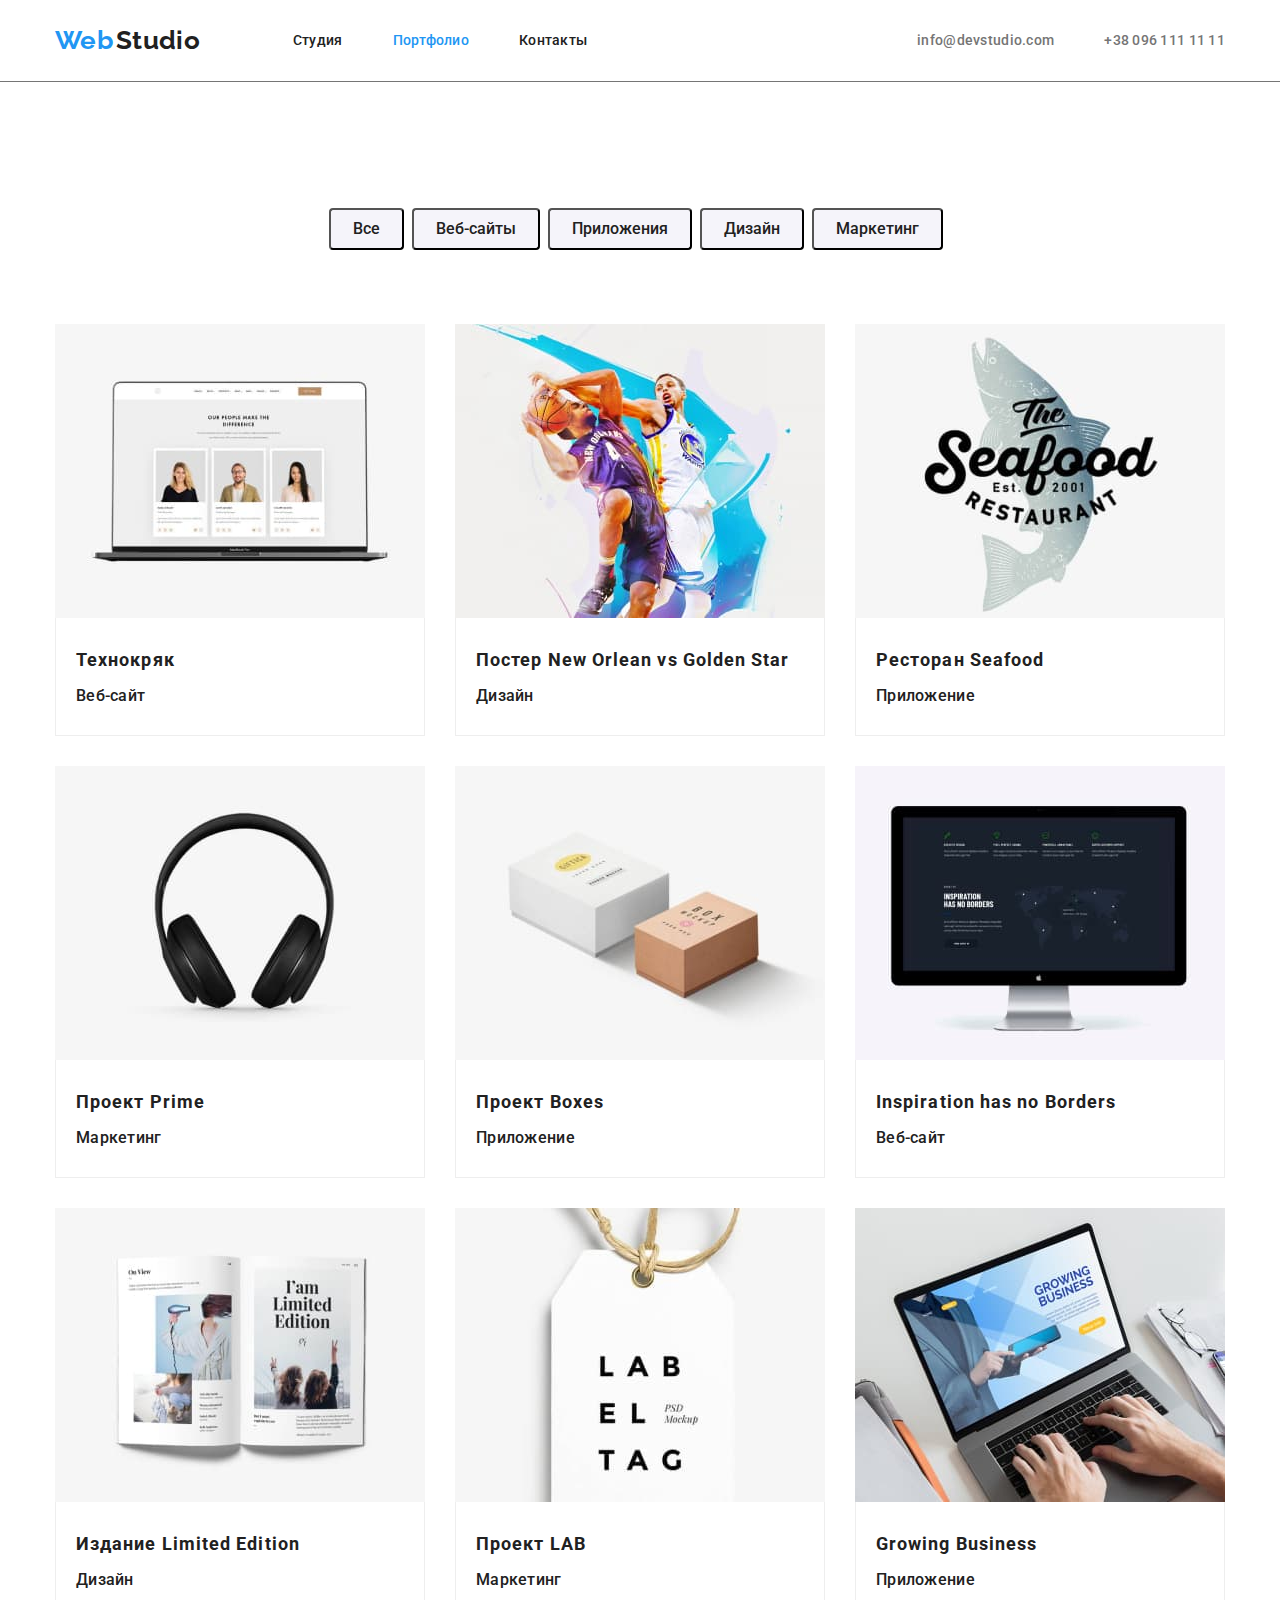
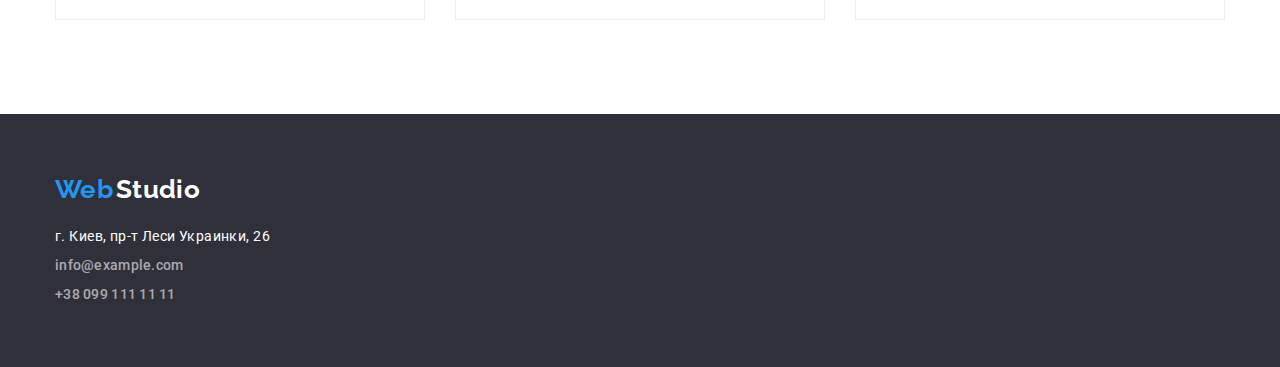
==== portfolio.html @ 92d21c51 "for hw-04" ====
<!DOCTYPE html>
<html lang="ru">
<head>
    <meta charset="UTF-8">
    <meta http-equiv="X-UA-Compatible" content="IE=edge">
    <meta name="viewport" content="width=device-width, initial-scale=1.0">
    <title>Document</title>
    <link rel="stylesheet" href="https://cdnjs.cloudflare.com/ajax/libs/modern-normalize/1.1.0/modern-normalize.min.css">
    <link rel="stylesheet" href="./css/style.css" />
    <link href="https://fonts.googleapis.com/css2?family=Raleway:wght@700&family=Roboto:wght@400;500;700;900&display=swap" rel="stylesheet">
</head>
<body>
     <!--верняя линия-->
     <header class="header ">
      <div class="container">
      <nav class="navigation">
        <a href="/" lang="en" class="nav-logo link"> 
          <span class="logo-accent">Web</span>
          <span class="logo-nav">Studio</span>
        </a>
  
        <ul class="nav-links">
          <li class="list"><a href="./index.html" class="link">Студия</a></li>
          <li class="list"><a href="" class="link-current link">Портфолио</a></li>
          <li class="list"><a href="" class="link">Контакты</a></li>
        </ul>
      </nav>
      <ul class="nav-contacts">
        <li class="list"><a href="mailto:info@devstudio.com" class="nav-mail link">info@devstudio.com</a></li>
        <li class="list"><a href="tel:+380961111111" class="nav-phone link">+38 096 111 11 11</a></li>
      </ul>
    </div>
    </header>


  <main>
    <section class="section">
    <!-- Фильтры -->
          <div class="filter-title container">
<h1 class="filter-titles">Фильтры отбора</h1>
<ul class="buttons">
<li class="list"><button type="button" class="button-filter">Все</button></li>
<li class="list"><button type="button" class="button-filter">Веб-сайты</button></li>
<li class="list"><button type="button" class="button-filter">Приложения</button></li>
<li class="list"><button type="button" class="button-filter">Дизайн</button></li>
<li class="list"><button type="button" class="button-filter">Маркетинг</button></li>

</ul>
</div>

       <!-- Портфолио работ -->
          <div class="portfolio container">
        <h2 class="portfolio-title">Портфолио работ</h2>
<ul class="portfolio-items">
<li class="list"> <a href="" class="link"> <img
    src="./images/img-project1.jpg"
    alt="Веб-сайт компании Технокряк"
    width="370" class="portfolio-img"
  />
  <div class="portfolio-content">
  <h3 class="portfolio-caption">Технокряк</h3>
  <p class="portfolio-text">Веб-сайт</p>
</div>
</a>
</li>
<li class="list"> <a href="" class="link"> <img
    src="./images/img-project2.jpg"
    alt="Дизайн постера"
    width="370" class="portfolio-img"
  />
  <div class="portfolio-content">
  <h3 class="portfolio-caption">Постер New Orlean vs Golden Star</h3>
  <p class="portfolio-text">Дизайн</p>
</div>
</a>
</li>
<li class="list"> <a href="" class="link"><img
    src="./images/img-project3.jpg"
    alt="Приложение для ресторана"
    width="370" class="portfolio-img"
  />
  <div class="portfolio-content">
  <h3 class="portfolio-caption">Ресторан Seafood</h3>
  <p class="portfolio-text">Приложение</p>
</div>
</a>
</li>
<li class="list"> <a href="" class="link"><img
    src="./images/img-project4.jpg"
    alt="Маркетинговые стратегии"
    width="370" class="portfolio-img"
  />
  <div class="portfolio-content">
  <h3 class="portfolio-caption">Проект Prime</h3>
  <p class="portfolio-text">Маркетинг</p>
</div>
</a>
</li>
<li class="list"> <a href="" class="link"><img
    src="./images/img-project5.jpg"
    alt="Логотип приложения"
    width="370" class="portfolio-img"
  />
  <div class="portfolio-content">
  <h3 class="portfolio-caption">Проект Boxes</h3>
  <p class="portfolio-text">Приложение</p>
</div>
</a>
</li>
<li class="list"> <a href="" class="link"><img
    src="./images/img-project6.jpg"
    alt="Дизайн веб-сайта"
    width="370" class="portfolio-img"
  />
  <div class="portfolio-content">
  <h3 lang=en class="portfolio-caption">Inspiration has no Borders</h3>
  <p class="portfolio-text">Веб-сайт</p>
</div>
</a>
</li>
<li class="list"> <a href="" class="link"><img
    src="./images/img-project7.jpg"
    alt="Дизайн для печатного издания"
    width="370" class="portfolio-img"
  />
  <div class="portfolio-content">
  <h3 class="portfolio-caption">Издание Limited Edition</h3>
  <p class="portfolio-text">Дизайн</p>
</div>
</a>
</li>
<li class="list"> <a href="" class="link"><img
    src="./images/img-project8.jpg"
    alt="Дизайн проекта LAB"
    width="370" class="portfolio-img"
  />
  <div class="portfolio-content">
  <h3 class="portfolio-caption">Проект LAB</h3>
  <p class="portfolio-text">Маркетинг</p>
</div>
</a>
</li>
<li class="list"> <a href="" class="link"><img
    src="./images/img-project9.jpg"
    alt="Дизайн приложения "
    width="370"  class="portfolio-img"
  />
  <div class="portfolio-content">
  <h3 lang=en class="portfolio-caption">Growing Business</h3>
  <p class="portfolio-text">Приложение</p>
</div>
</a>
</li>
</ul>
</div>
</section>

    </main>
   <!-- Футер -->
   <footer class="footer section">
    <div class="container">
    <a href="/" lang="en" class="footer-logo link">
      <span class="logo-accent">Web</span>
      <span class="logo-footer">Studio</span>
    </a>
    <address class="address-link">г. Киев, пр-т Леси Украинки, 26</address>

    <ul class="footer-list">
      <li class="list"><a href="mailto:info@example.com" class="footer-mail link">info@example.com</a></li>
      <li class="list"><a href="tel:+380991111111" class="footer-phone link">+38 099 111 11 11</a></li>
    </ul>
  </div>
  </footer>
</body>
</html>
---- css/style.css ----
:root {
    --primary-text-color: #757575;
    --title-text-color: #212121;
    --accent-color:#2196F3;
    --primary-white-color: #ffffff;
    --footer-contact-color: rgba(255, 255, 255, 0.6)
  }
  
  body {
    background-color: var(--primary-white-color);
    color: var(--primary-text-color);
    font-family: Roboto, sans-serif;
    letter-spacing: 0.03em;
    font-weight: 400;
    font-size: 14px;
   /* line-height: 1.67; */
  }

  .container {
    margin-left: auto;
    margin-right: auto;
    width: 1200px;
    padding-left: 15px;
    padding-right: 15px;

   
    /*background-color: green;*/
  }

  .section{
    padding-top: 94px;
    padding-bottom: 94px;
  }
  
  h1,h2,h3,p {
      margin: 0;
  }

  ul{
    padding: 0;
    margin: 0;   
 }
 
.list{
    list-style: none;
    padding: 0;
    margin: 0;
    
}

/* верняя линия */
/*Лого*/
.header{
 border-bottom-width: 1px;
  border-bottom-style: solid;
  border-bottom-color: var(--primary-text-color);
}
.navigation{
    
    align-items: center;
}


.nav-logo:hover,
.nav-logo:focus,
.link:hover,
.link:focus{
 color: var(--accent-color);
 
}

.logo-accent,
.logo-nav,
.logo-footer {
    font-family: Raleway, sans-serif;
    font-weight: 700;
    font-size: 26px;
    line-height: 1.19;
}
.logo-accent {
    color: var(--accent-color);
}
.nav-logo {
    color: #000000

}

.link {
  color: var(--title-text-color) 
}
.link-current {
    color: var(--accent-color);
}
.nav-mail,
.nav-phone {
    color: #757575;
}

.link,
.nav-mail,
.nav-phone {
    font-weight: 500;
    font-size: 14px;
    line-height: 1.14;
    letter-spacing: 0.02em;
 /*text-decoration: none; */

}

.header .container,
.navigation,
.nav-links,
.nav-contacts{
    display: flex;
    
}
.header .container{
    align-items: center;
    padding-top: 0;
    padding-bottom: 0;

}
.nav-links .list:not(:last-child){
    margin-right: 50px; 
}

.nav-links .list,
.nav-contacts .list{
    display: block;
}
.nav-links .list{
    padding-top: 32px;
    padding-bottom: 32px;
    }

 .nav-contacts .list + .list{
     margin-left: 50px;
 }   

.nav-links{
    margin-left: 93px;
}

.nav-contacts{
    margin-left: auto;
}
 /*Шапка */
 .hero .container{
    
    text-align: center;
 }
 .hero{
     padding-top: 200px;
     padding-bottom: 200px;
     background-color: #2F303A;
 }

.hero-text {
margin-top: 0;
margin-bottom: 30px;
font-weight: 900;
font-size: 44px;
line-height: 1.36;
text-align: center;
width: 696px;
margin-left: auto;
margin-right: auto;
letter-spacing: 0.06em;
text-transform: uppercase;

color: var(--primary-white-color);

}

.hero-button {
background-color: var(--accent-color);
box-shadow: 0px 4px 4px rgba(0, 0, 0, 0.15);
border-radius: 4px;
padding: 10px 32px;
min-width: 200px;


font-weight: 700;
font-size: 16px;
line-height: 1.88;

text-align: center;
letter-spacing: 0.06em;
color: var(--primary-white-color);
}

.hero-button:hover, 
.hero-button:focus{
    cursor: pointer;
}


/* Особенности */

.features-item,
.features-list{
    display:flex;
}



.features-name {
font-weight: 700;
font-size: 14px;
line-height: 1.14;
text-transform: uppercase;
color: var(--title-text-color);

margin-top: 0;
margin-bottom: 10px;
}

.features-text{
line-height: 1.71;
margin: 0;
}

.features-list .list + .list{
margin-left: 30px;
}

/* Чем мы занимаемся */
.business{
    padding-top: 0;
    }

.business-title{
font-weight: 700;
font-size: 36px;
line-height: 42px;
text-align: center;
letter-spacing: 0.03em;

color: var(--title-text-color);

margin-top: 0;
margin-bottom: 50px;
}
 img {
    display: block;
    max-width: 100%;
    height: auto;
    }
.business-list{
    display: flex;
   padding:0 15px;
}

.business-list .list{
    margin-right: 30px;
}
.business-list .list:nth-child(3n){
    margin-right: 0;
}

/* Наша команда */


.team .container {
    background-color: #F5F4FA;
}

.team-title {
    font-weight: 700;
    font-size: 36px;
    line-height: 1.7;
    text-align: center;
    color: var(--title-text-color);
    margin-top: 0;
    margin-bottom: 50px;
    /*padding-top: 94px;*/
    min-width: 264px;
 }

.team-item{
    display: flex;
}
.team-description{
    margin-top: 30px;
    margin-bottom: 30px;
}

.team-item .list + .list{
    margin-left: 30px;
}
    .team-name{
    font-weight: 500;
    font-size: 16px;
    line-height: 1.19;  
    text-align: center;
    color: var(--title-text-color);

    margin-bottom: 10px;
    margin-top: 0;
}

.team-occupation {
font-size: 16px;
line-height: 1.9;
text-align: center;
margin-bottom: 0;
margin-top: 0;
}

/* Футер */



.footer{
    line-height: 1.71;
    color: var(--primary-white-color);
    background-color: #2F303A;
    padding-top: 60px;
    padding-bottom: 60px;
}
.address-link{
    font-style: normal;
    margin-bottom: 9px;
}
a.footer-list{
    color: rgba(255, 255, 255, 0.6);

}

a.footer-mail,
.address-link{
    display: block;
    margin-bottom: 9px;
}
.footer-logo{
    display: block;
    margin-bottom: 20px;
}
.footer-mail,
.footer-phone
{ color: var(--footer-contact-color);
 /*text-decoration: none;*/

}

.footer-mail:hover,
.footer-phone:hover,
.footer-mail:focus,
.footer-phone:focus{
color: var(--accent-color);
}

.logo-footer{
color: var(--primary-white-color);
}

.link{
    text-decoration: none;
}


/* Порфолио */
/* Фильтры */
.button-filter{
font-family: Roboto;
background-color: #F5F4FA;
color: var(--title-text-color);
border-radius: 4px;
padding: 6px 22px;
margin-right: 8px;
font-weight: 500;
font-size: 16px;
line-height: 1.62;
text-align: center;
;
}

.buttons{
    display: flex;  
    justify-content: center
}

.button-filter:focus,
.button-filter:hover{
    background-color: var(--accent-color);
    color: var(--primary-white-color);
    cursor: pointer;
}
.business .container {
    padding: 0;
}
/* Портфолио работ */

.filter-title {
      
    padding-bottom: 50px ;
}

.portfolio-items{
    display:flex;
    flex-wrap: wrap;
  
}
.portfolio-items .list{
    margin-right: 30px;
    margin-bottom: 30px;
    width: 370px;
}
.portfolio-items .list:nth-child(3n){
    margin-right: 0;
}
.portfolio-items .list:nth-last-child(-n+3){
    margin-bottom: 0;
}

.portfolio-img{
    margin-bottom: 0;
}
.portfolio-caption{
    color: var(--title-text-color);
    font-weight: 700;
    font-size: 18px;
    line-height: 2;
    letter-spacing: 0.06em;

    margin-bottom: 3px;
 }
.portfolio-text{
    font-size: 16px;
    line-height: 1.88;

       }

.portfolio .container{
    padding-top: 0;
 
    margin-top: 0;
 
}
.portfolio {
    padding-top: 0;
}

.portfolio-content{
background: var(--primary-white-color);
box-sizing: border-box;


  border-right-width: 1px;
  border-right-style: solid;
  border-right-color: #EEEEEE;

  /* Установит стили нинжней рамки */
  border-bottom-width: 1px;
  border-bottom-style: solid;
  border-bottom-color:#EEEEEE;

  /* Установит стили левой рамки */
  border-left-width: 1px;
  border-left-style: solid;
  border-left-color: #EEEEEE;

padding:24px 20px;
}

/*скрытие h*/
.portfolio-title,
.filter-titles,
.features-title{
    visibility: hidden;
}
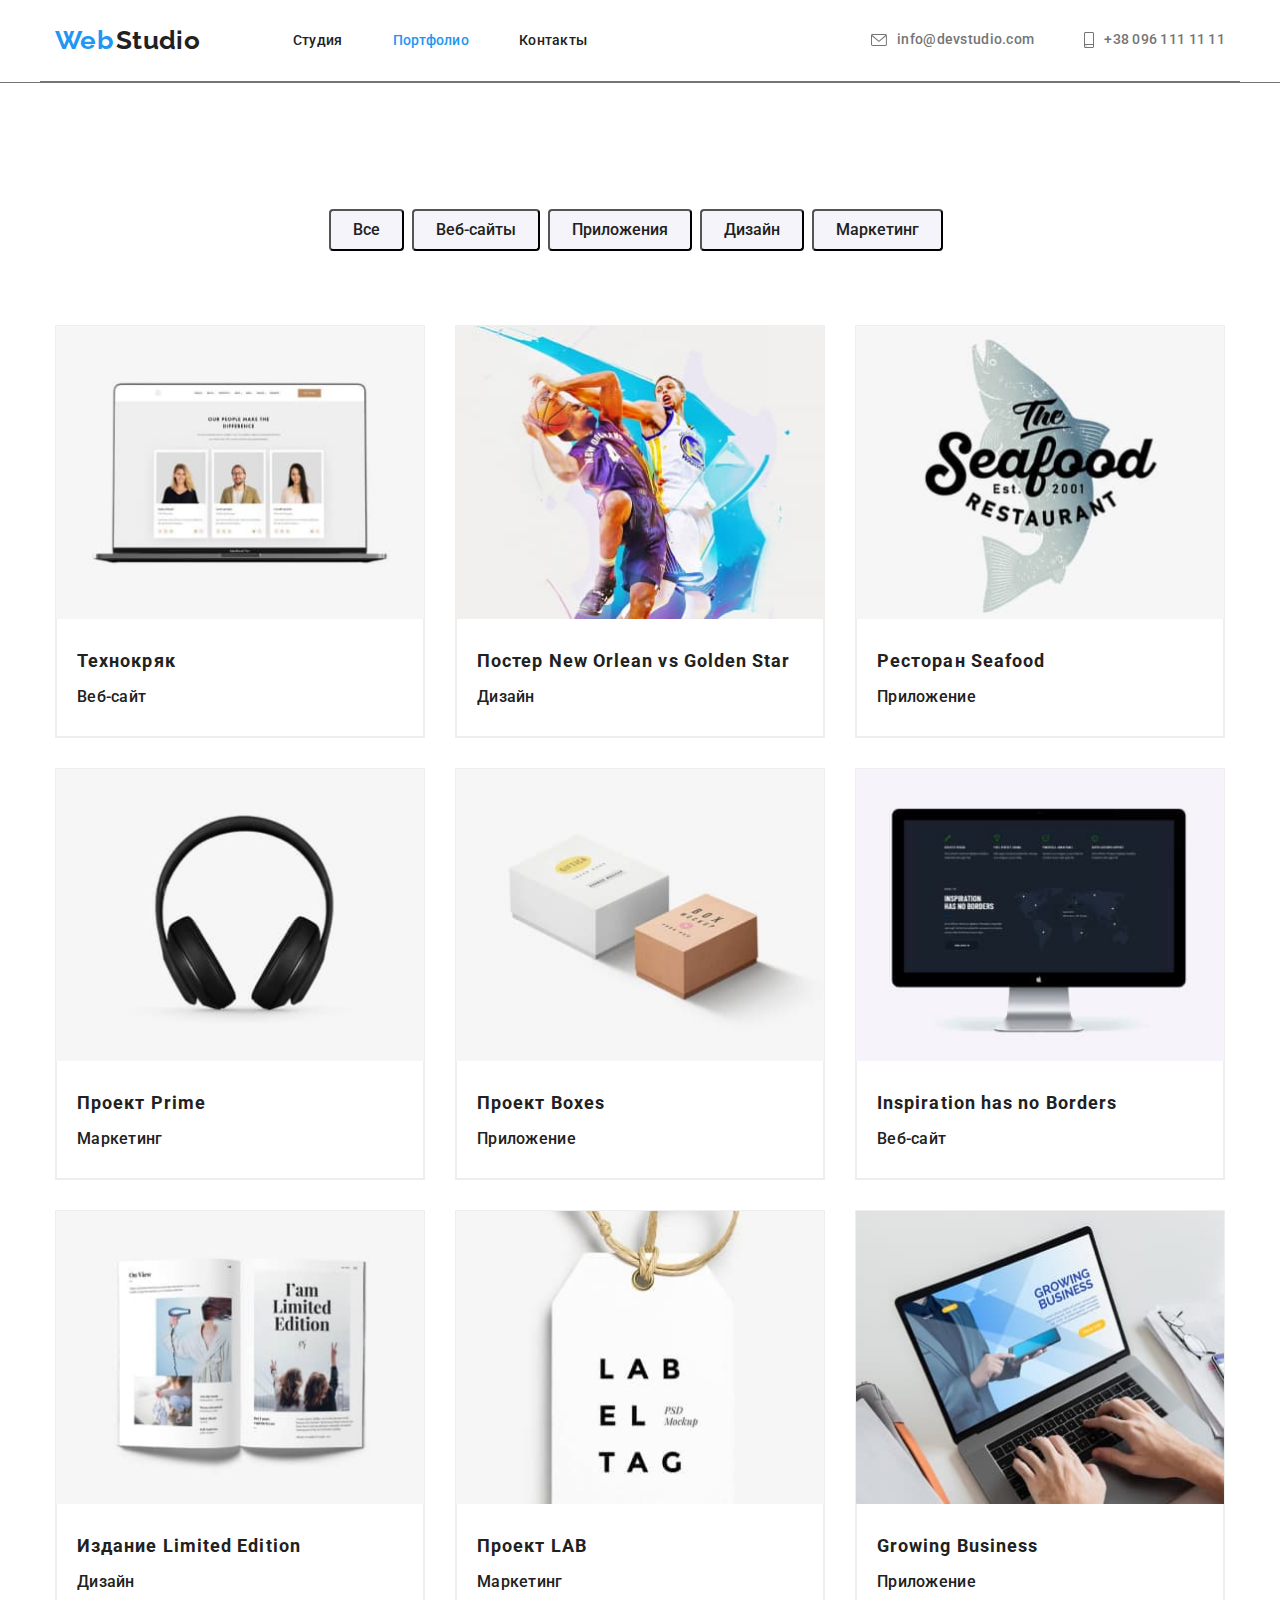
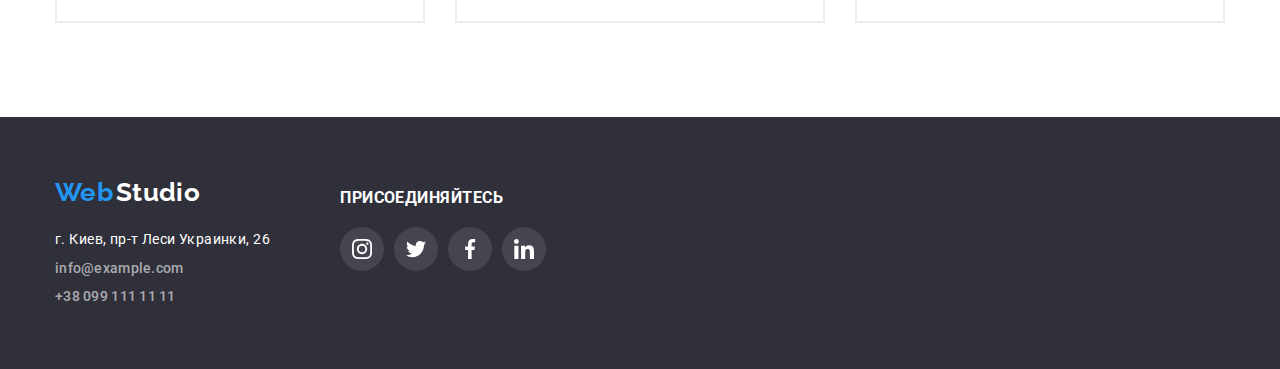
==== commit bf094381: "HT4" ====
--- a/portfolio.html
+++ b/portfolio.html
@@ -1,175 +1,275 @@
 <!DOCTYPE html>
 <html lang="ru">
-<head>
-    <meta charset="UTF-8">
-    <meta http-equiv="X-UA-Compatible" content="IE=edge">
-    <meta name="viewport" content="width=device-width, initial-scale=1.0">
+  <head>
+    <meta charset="UTF-8" />
+    <meta http-equiv="X-UA-Compatible" content="IE=edge" />
+    <meta name="viewport" content="width=device-width, initial-scale=1.0" />
     <title>Document</title>
-    <link rel="stylesheet" href="https://cdnjs.cloudflare.com/ajax/libs/modern-normalize/1.1.0/modern-normalize.min.css">
+    <link
+      rel="stylesheet"
+      href="https://cdnjs.cloudflare.com/ajax/libs/modern-normalize/1.1.0/modern-normalize.min.css"
+    />
     <link rel="stylesheet" href="./css/style.css" />
-    <link href="https://fonts.googleapis.com/css2?family=Raleway:wght@700&family=Roboto:wght@400;500;700;900&display=swap" rel="stylesheet">
-</head>
-<body>
-     <!--верняя линия-->
-     <header class="header ">
+    <link
+      href="https://fonts.googleapis.com/css2?family=Raleway:wght@700&family=Roboto:wght@400;500;700;900&display=swap"
+      rel="stylesheet"
+    />
+  </head>
+  <body>
+    <!--верняя линия-->
+    <header class="header">
+      <div class="container header">
+        <nav class="navigation">
+          <a href="/" lang="en" class="nav-logo link">
+            <span class="logo-accent">Web</span>
+            <span class="logo-nav">Studio</span>
+          </a>
+
+          <ul class="nav-links">
+            <li class="list"><a href="./index.html" class="link">Студия</a></li>
+            <li class="list">
+              <a href="" class="link-current link">Портфолио</a>
+            </li>
+            <li class="list"><a href="" class="link">Контакты</a></li>
+          </ul>
+        </nav>
+        <ul class="nav-contacts">
+          <li class="list">
+            <a href="mailto:info@devstudio.com" class="nav-mail link">
+              <svg class="envelope-logo" width="16" height="12">
+                <use href="./images/symbol-defs.svg#envelope"></use></svg>info@devstudio.com</a>
+          </li>
+          <li class="list">
+            <a href="tel:+380961111111" class="nav-phone link">
+              <svg class="smartphone-logo" width="10" height="16">
+                <use href="./images/symbol-defs.svg#smartphone"></use></svg>+38 096 111 11 11</a>
+          </li>
+        </ul>
+      </div>
+    </header>
+
+    <main>
+      <section class="section">
+        <!-- Фильтры -->
+        <div class="filter-title container">
+          <h1 class="filter-titles">Фильтры отбора</h1>
+          <ul class="buttons">
+            <li class="list">
+              <button type="button" class="button-filter">Все</button>
+            </li>
+            <li class="list">
+              <button type="button" class="button-filter">Веб-сайты</button>
+            </li>
+            <li class="list">
+              <button type="button" class="button-filter">Приложения</button>
+            </li>
+            <li class="list">
+              <button type="button" class="button-filter">Дизайн</button>
+            </li>
+            <li class="list">
+              <button type="button" class="button-filter">Маркетинг</button>
+            </li>
+          </ul>
+        </div>
+
+        <!-- Портфолио работ -->
+        <div class="portfolio container">
+          <h2 class="portfolio-title">Портфолио работ</h2>
+          <ul class="portfolio-items">
+            <li class="list">
+              <a href="" class="link">
+                <img
+                  src="./images/img-project1.jpg"
+                  alt="Веб-сайт компании Технокряк"
+                  width="370"
+                  class="portfolio-img"
+                />
+                <div class="portfolio-content">
+                  <h3 class="portfolio-caption">Технокряк</h3>
+                  <p class="portfolio-text">Веб-сайт</p>
+                </div>
+              </a>
+            </li>
+            <li class="list">
+              <a href="" class="link">
+                <img
+                  src="./images/img-project2.jpg"
+                  alt="Дизайн постера"
+                  width="370"
+                  class="portfolio-img"
+                />
+                <div class="portfolio-content">
+                  <h3 class="portfolio-caption">
+                    Постер New Orlean vs Golden Star
+                  </h3>
+                  <p class="portfolio-text">Дизайн</p>
+                </div>
+              </a>
+            </li>
+            <li class="list">
+              <a href="" class="link"
+                ><img
+                  src="./images/img-project3.jpg"
+                  alt="Приложение для ресторана"
+                  width="370"
+                  class="portfolio-img"
+                />
+                <div class="portfolio-content">
+                  <h3 class="portfolio-caption">Ресторан Seafood</h3>
+                  <p class="portfolio-text">Приложение</p>
+                </div>
+              </a>
+            </li>
+            <li class="list">
+              <a href="" class="link"
+                ><img
+                  src="./images/img-project4.jpg"
+                  alt="Маркетинговые стратегии"
+                  width="370"
+                  class="portfolio-img"
+                />
+                <div class="portfolio-content">
+                  <h3 class="portfolio-caption">Проект Prime</h3>
+                  <p class="portfolio-text">Маркетинг</p>
+                </div>
+              </a>
+            </li>
+            <li class="list">
+              <a href="" class="link"
+                ><img
+                  src="./images/img-project5.jpg"
+                  alt="Логотип приложения"
+                  width="370"
+                  class="portfolio-img"
+                />
+                <div class="portfolio-content">
+                  <h3 class="portfolio-caption">Проект Boxes</h3>
+                  <p class="portfolio-text">Приложение</p>
+                </div>
+              </a>
+            </li>
+            <li class="list">
+              <a href="" class="link"
+                ><img
+                  src="./images/img-project6.jpg"
+                  alt="Дизайн веб-сайта"
+                  width="370"
+                  class="portfolio-img"
+                />
+                <div class="portfolio-content">
+                  <h3 lang="en" class="portfolio-caption">
+                    Inspiration has no Borders
+                  </h3>
+                  <p class="portfolio-text">Веб-сайт</p>
+                </div>
+              </a>
+            </li>
+            <li class="list">
+              <a href="" class="link"
+                ><img
+                  src="./images/img-project7.jpg"
+                  alt="Дизайн для печатного издания"
+                  width="370"
+                  class="portfolio-img"
+                />
+                <div class="portfolio-content">
+                  <h3 class="portfolio-caption">Издание Limited Edition</h3>
+                  <p class="portfolio-text">Дизайн</p>
+                </div>
+              </a>
+            </li>
+            <li class="list">
+              <a href="" class="link"
+                ><img
+                  src="./images/img-project8.jpg"
+                  alt="Дизайн проекта LAB"
+                  width="370"
+                  class="portfolio-img"
+                />
+                <div class="portfolio-content">
+                  <h3 class="portfolio-caption">Проект LAB</h3>
+                  <p class="portfolio-text">Маркетинг</p>
+                </div>
+              </a>
+            </li>
+            <li class="list">
+              <a href="" class="link"
+                ><img
+                  src="./images/img-project9.jpg"
+                  alt="Дизайн приложения "
+                  width="370"
+                  class="portfolio-img"
+                />
+                <div class="portfolio-content">
+                  <h3 lang="en" class="portfolio-caption">Growing Business</h3>
+                  <p class="portfolio-text">Приложение</p>
+                </div>
+              </a>
+            </li>
+          </ul>
+        </div>
+      </section>
+    </main>
+    <!-- Футер -->
+    <footer class="footer section">
       <div class="container">
-      <nav class="navigation">
-        <a href="/" lang="en" class="nav-logo link"> 
-          <span class="logo-accent">Web</span>
-          <span class="logo-nav">Studio</span>
-        </a>
-  
-        <ul class="nav-links">
-          <li class="list"><a href="./index.html" class="link">Студия</a></li>
-          <li class="list"><a href="" class="link-current link">Портфолио</a></li>
-          <li class="list"><a href="" class="link">Контакты</a></li>
-        </ul>
-      </nav>
-      <ul class="nav-contacts">
-        <li class="list"><a href="mailto:info@devstudio.com" class="nav-mail link">info@devstudio.com</a></li>
-        <li class="list"><a href="tel:+380961111111" class="nav-phone link">+38 096 111 11 11</a></li>
-      </ul>
-    </div>
-    </header>
-
-
-  <main>
-    <section class="section">
-    <!-- Фильтры -->
-          <div class="filter-title container">
-<h1 class="filter-titles">Фильтры отбора</h1>
-<ul class="buttons">
-<li class="list"><button type="button" class="button-filter">Все</button></li>
-<li class="list"><button type="button" class="button-filter">Веб-сайты</button></li>
-<li class="list"><button type="button" class="button-filter">Приложения</button></li>
-<li class="list"><button type="button" class="button-filter">Дизайн</button></li>
-<li class="list"><button type="button" class="button-filter">Маркетинг</button></li>
-
-</ul>
-</div>
-
-       <!-- Портфолио работ -->
-          <div class="portfolio container">
-        <h2 class="portfolio-title">Портфолио работ</h2>
-<ul class="portfolio-items">
-<li class="list"> <a href="" class="link"> <img
-    src="./images/img-project1.jpg"
-    alt="Веб-сайт компании Технокряк"
-    width="370" class="portfolio-img"
-  />
-  <div class="portfolio-content">
-  <h3 class="portfolio-caption">Технокряк</h3>
-  <p class="portfolio-text">Веб-сайт</p>
-</div>
-</a>
-</li>
-<li class="list"> <a href="" class="link"> <img
-    src="./images/img-project2.jpg"
-    alt="Дизайн постера"
-    width="370" class="portfolio-img"
-  />
-  <div class="portfolio-content">
-  <h3 class="portfolio-caption">Постер New Orlean vs Golden Star</h3>
-  <p class="portfolio-text">Дизайн</p>
-</div>
-</a>
-</li>
-<li class="list"> <a href="" class="link"><img
-    src="./images/img-project3.jpg"
-    alt="Приложение для ресторана"
-    width="370" class="portfolio-img"
-  />
-  <div class="portfolio-content">
-  <h3 class="portfolio-caption">Ресторан Seafood</h3>
-  <p class="portfolio-text">Приложение</p>
-</div>
-</a>
-</li>
-<li class="list"> <a href="" class="link"><img
-    src="./images/img-project4.jpg"
-    alt="Маркетинговые стратегии"
-    width="370" class="portfolio-img"
-  />
-  <div class="portfolio-content">
-  <h3 class="portfolio-caption">Проект Prime</h3>
-  <p class="portfolio-text">Маркетинг</p>
-</div>
-</a>
-</li>
-<li class="list"> <a href="" class="link"><img
-    src="./images/img-project5.jpg"
-    alt="Логотип приложения"
-    width="370" class="portfolio-img"
-  />
-  <div class="portfolio-content">
-  <h3 class="portfolio-caption">Проект Boxes</h3>
-  <p class="portfolio-text">Приложение</p>
-</div>
-</a>
-</li>
-<li class="list"> <a href="" class="link"><img
-    src="./images/img-project6.jpg"
-    alt="Дизайн веб-сайта"
-    width="370" class="portfolio-img"
-  />
-  <div class="portfolio-content">
-  <h3 lang=en class="portfolio-caption">Inspiration has no Borders</h3>
-  <p class="portfolio-text">Веб-сайт</p>
-</div>
-</a>
-</li>
-<li class="list"> <a href="" class="link"><img
-    src="./images/img-project7.jpg"
-    alt="Дизайн для печатного издания"
-    width="370" class="portfolio-img"
-  />
-  <div class="portfolio-content">
-  <h3 class="portfolio-caption">Издание Limited Edition</h3>
-  <p class="portfolio-text">Дизайн</p>
-</div>
-</a>
-</li>
-<li class="list"> <a href="" class="link"><img
-    src="./images/img-project8.jpg"
-    alt="Дизайн проекта LAB"
-    width="370" class="portfolio-img"
-  />
-  <div class="portfolio-content">
-  <h3 class="portfolio-caption">Проект LAB</h3>
-  <p class="portfolio-text">Маркетинг</p>
-</div>
-</a>
-</li>
-<li class="list"> <a href="" class="link"><img
-    src="./images/img-project9.jpg"
-    alt="Дизайн приложения "
-    width="370"  class="portfolio-img"
-  />
-  <div class="portfolio-content">
-  <h3 lang=en class="portfolio-caption">Growing Business</h3>
-  <p class="portfolio-text">Приложение</p>
-</div>
-</a>
-</li>
-</ul>
-</div>
-</section>
-
-    </main>
-   <!-- Футер -->
-   <footer class="footer section">
-    <div class="container">
-    <a href="/" lang="en" class="footer-logo link">
-      <span class="logo-accent">Web</span>
-      <span class="logo-footer">Studio</span>
-    </a>
-    <address class="address-link">г. Киев, пр-т Леси Украинки, 26</address>
-
-    <ul class="footer-list">
-      <li class="list"><a href="mailto:info@example.com" class="footer-mail link">info@example.com</a></li>
-      <li class="list"><a href="tel:+380991111111" class="footer-phone link">+38 099 111 11 11</a></li>
-    </ul>
-  </div>
-  </footer>
-</body>
-</html>+        <div>
+          <a href="/" lang="en" class="footer-logo link">
+            <span class="logo-accent">Web</span>
+            <span class="logo-footer">Studio</span>
+          </a>
+          <address class="address-link">
+            г. Киев, пр-т Леси Украинки, 26
+          </address>
+
+          <ul class="footer-list">
+            <li class="list">
+              <a href="mailto:info@example.com" class="footer-mail link"
+                >info@example.com</a
+              >
+            </li>
+            <li class="list">
+              <a href="tel:+380991111111" class="footer-phone link"
+                >+38 099 111 11 11</a
+              >
+            </li>
+          </ul>
+        </div>
+
+        <div class="footer-socials">
+          <h3 class="footer-slogan">присоединяйтесь</h3>
+          <ul class="socials">
+            <li class="footer-links list">
+              <a href="" class="social-item">
+                <svg class="social-link" width="20" height="20">
+                  <use href="./images/symbol-defs.svg#instagram"></use>
+                </svg>
+              </a>
+            </li>
+            <li class="footer-links list">
+              <a href="" class="social-item">
+                <svg class="social-link" width="20" height="20">
+                  <use href="./images/symbol-defs.svg#twitter"></use>
+                </svg>
+              </a>
+            </li>
+            <li class="footer-links list">
+              <a href="" class="social-item">
+                <svg class="social-link" width="20" height="20">
+                  <use href="./images/symbol-defs.svg#facebook"></use>
+                </svg>
+              </a>
+            </li>
+            <li class="footer-links list">
+              <a href="" class="social-item">
+                <svg class="social-link" width="20" height="20">
+                  <use href="./images/symbol-defs.svg#linkedin"></use>
+                </svg>
+              </a>
+            </li>
+          </ul>
+        </div>
+      </div>
+    </footer>
+  </body>
+</html>
--- a/css/style.css
+++ b/css/style.css
@@ -1,9 +1,9 @@
 :root {
     --primary-text-color: #757575;
     --title-text-color: #212121;
-    --accent-color:#2196F3;
+    --accent-color: #2196f3;
     --primary-white-color: #ffffff;
-    --footer-contact-color: rgba(255, 255, 255, 0.6)
+    --footer-contact-color: rgba(255, 255, 255, 0.6);
   }
   
   body {
@@ -13,259 +13,314 @@
     letter-spacing: 0.03em;
     font-weight: 400;
     font-size: 14px;
-   /* line-height: 1.67; */
-  }
-
+    /* line-height: 1.67; */
+  }
+  
   .container {
     margin-left: auto;
     margin-right: auto;
     width: 1200px;
     padding-left: 15px;
     padding-right: 15px;
-
-   
+  
     /*background-color: green;*/
   }
-
-  .section{
+  
+  .section {
     padding-top: 94px;
     padding-bottom: 94px;
   }
   
-  h1,h2,h3,p {
-      margin: 0;
-  }
-
-  ul{
+  h1,
+  h2,
+  h3,
+  p {
+    margin: 0;
+  }
+  
+  ul {
     padding: 0;
-    margin: 0;   
- }
- 
-.list{
+    margin: 0;
+  }
+  
+  .list {
     list-style: none;
     padding: 0;
     margin: 0;
-    
-}
-
-/* верняя линия */
-/*Лого*/
-.header{
- border-bottom-width: 1px;
-  border-bottom-style: solid;
-  border-bottom-color: var(--primary-text-color);
-}
-.navigation{
-    
+  }
+  
+  /* верняя линия */
+  /*Лого*/
+  
+  .envelope-logo,
+  .smartphone-logo {
+    margin-right: 10px;
+  }
+  .header {
+    border-bottom-width: 1px;
+    border-bottom-style: solid;
+    border-bottom-color: var(--primary-text-color);
+  }
+  .navigation {
     align-items: center;
-}
-
-
-.nav-logo:hover,
-.nav-logo:focus,
-.link:hover,
-.link:focus{
- color: var(--accent-color);
- 
-}
-
-.logo-accent,
-.logo-nav,
-.logo-footer {
+  }
+  
+  .nav-logo:hover,
+  .nav-logo:focus {
+    color: var(--accent-color);
+  }
+  
+  .nav-mail,
+  .nav-phone {
+    display: flex;
+    align-items: center;
+    fill: var(--primary-text-color);
+  }
+  .link:hover,
+  .link:focus {
+    fill: var(--accent-color);
+    color: var(--accent-color);
+  }
+  
+  .logo-accent,
+  .logo-nav,
+  .logo-footer {
     font-family: Raleway, sans-serif;
     font-weight: 700;
     font-size: 26px;
     line-height: 1.19;
-}
-.logo-accent {
+  }
+  .logo-accent {
     color: var(--accent-color);
-}
-.nav-logo {
-    color: #000000
-
-}
-
-.link {
-  color: var(--title-text-color) 
-}
-.link-current {
+  }
+  .nav-logo {
+    color: #000000;
+  }
+  
+  .link {
+    color: var(--title-text-color);
+  }
+  .link-current {
     color: var(--accent-color);
-}
-.nav-mail,
-.nav-phone {
+  }
+  .nav-mail,
+  .nav-phone {
     color: #757575;
-}
-
-.link,
-.nav-mail,
-.nav-phone {
+  }
+  
+  .link,
+  .nav-mail,
+  .nav-phone {
     font-weight: 500;
     font-size: 14px;
     line-height: 1.14;
     letter-spacing: 0.02em;
- /*text-decoration: none; */
-
-}
-
-.header .container,
-.navigation,
-.nav-links,
-.nav-contacts{
-    display: flex;
-    
-}
-.header .container{
+    /*text-decoration: none; */
+  }
+  
+  .header .container,
+  .navigation,
+  .nav-links,
+  .nav-contacts {
+    display: flex;
+  }
+  .header .container {
     align-items: center;
     padding-top: 0;
     padding-bottom: 0;
-
-}
-.nav-links .list:not(:last-child){
-    margin-right: 50px; 
-}
-
-.nav-links .list,
-.nav-contacts .list{
+  }
+  .nav-links .list:not(:last-child) {
+    margin-right: 50px;
+  }
+  
+  .nav-links .list,
+  .nav-contacts .list {
     display: block;
-}
-.nav-links .list{
+  }
+  .nav-links .list {
     padding-top: 32px;
     padding-bottom: 32px;
-    }
-
- .nav-contacts .list + .list{
-     margin-left: 50px;
- }   
-
-.nav-links{
+  }
+  
+  .nav-contacts .list + .list {
+    margin-left: 50px;
+  }
+  
+  .nav-links {
     margin-left: 93px;
-}
-
-.nav-contacts{
+  }
+  
+  .nav-contacts {
     margin-left: auto;
-}
- /*Шапка */
- .hero .container{
-    
-    text-align: center;
- }
- .hero{
-     padding-top: 200px;
-     padding-bottom: 200px;
-     background-color: #2F303A;
- }
-
-.hero-text {
-margin-top: 0;
-margin-bottom: 30px;
-font-weight: 900;
-font-size: 44px;
-line-height: 1.36;
-text-align: center;
-width: 696px;
-margin-left: auto;
-margin-right: auto;
-letter-spacing: 0.06em;
-text-transform: uppercase;
-
-color: var(--primary-white-color);
-
-}
-
-.hero-button {
-background-color: var(--accent-color);
-box-shadow: 0px 4px 4px rgba(0, 0, 0, 0.15);
-border-radius: 4px;
-padding: 10px 32px;
-min-width: 200px;
-
-
-font-weight: 700;
-font-size: 16px;
-line-height: 1.88;
-
-text-align: center;
-letter-spacing: 0.06em;
-color: var(--primary-white-color);
-}
-
-.hero-button:hover, 
-.hero-button:focus{
+  }
+  /*Шапка */
+  
+  .hero .container {
+    text-align: center;
+  }
+  .hero {
+    padding-top: 200px;
+    padding-bottom: 200px;
+    background-color: #2f303a;
+  
+    max-width: 1600px;
+    height: 600px;
+    margin-left: auto;
+    margin-right: auto;
+    outline: 1px solid black;
+    background-image: linear-gradient(
+        to right,
+        rgba(47, 48, 58, 0.4),
+        rgba(47, 48, 58, 0.4)
+      ),
+      url("../images/Img-hero.jpg");
+  
+    background-repeat: no-repeat;
+    background-position: center;
+    background-size: cover;
+  }
+  
+  .hero-text {
+    margin-top: 0;
+    margin-bottom: 30px;
+    font-weight: 900;
+    font-size: 44px;
+    line-height: 1.36;
+    text-align: center;
+    width: 696px;
+    margin-left: auto;
+    margin-right: auto;
+    letter-spacing: 0.06em;
+    text-transform: uppercase;
+  
+    color: var(--primary-white-color);
+  }
+  
+  .hero-button {
+    background-color: var(--accent-color);
+    box-shadow: 0px 4px 4px rgba(0, 0, 0, 0.15);
+    border-radius: 4px;
+    padding: 10px 32px;
+    min-width: 200px;
+  
+    font-weight: 700;
+    font-size: 16px;
+    line-height: 1.88;
+  
+    text-align: center;
+    letter-spacing: 0.06em;
+    color: var(--primary-white-color);
+  }
+  
+  .hero-button:hover,
+  .hero-button:focus {
     cursor: pointer;
-}
-
-
-/* Особенности */
-
-.features-item,
-.features-list{
-    display:flex;
-}
-
-
-
-.features-name {
-font-weight: 700;
-font-size: 14px;
-line-height: 1.14;
-text-transform: uppercase;
-color: var(--title-text-color);
-
-margin-top: 0;
-margin-bottom: 10px;
-}
-
-.features-text{
-line-height: 1.71;
-margin: 0;
-}
-
-.features-list .list + .list{
-margin-left: 30px;
-}
-
-/* Чем мы занимаемся */
-.business{
+  }
+  
+  /* Особенности */
+  
+  .features-item,
+  .features-list {
+    display: flex;
+  }
+  
+  .features-name {
+    font-weight: 700;
+    font-size: 14px;
+    line-height: 1.14;
+    text-transform: uppercase;
+    color: var(--title-text-color);
+  
+    margin-top: 30px;
+    margin-bottom: 10px;
+  }
+  
+  .features-text {
+    line-height: 1.71;
+    margin: 0;
+  }
+  
+  .features-list .list + .list {
+    margin-left: 30px;
+  }
+  
+  .icons {
+    background-color: #f5f4fa;
+    padding: 25px 100px;
+  }
+  
+  /*.features-list .list::before{
+      display: block;
+      content: "";
+      height: 120px;
+      
+      background-repeat: no-repeat;
+      background-position: center;
+      background-color:  #F5F4FA;
+      margin-bottom: 30px;
+      
+  }
+  .logo-antenna::before{
+      background-image: url(../images/antenna-logo.png);
+      
+  }
+  .logo-clock::before{
+      background-image: url(../images/clock-logo.png);
+  }
+  .logo-diagram::before{
+      background-image: url(..//images/diagram-logo.png);
+  }
+  
+  .logo-astronaut::before{
+      background-image: url(..//images/astronaut-logo.png);
+  }
+  */
+  
+  /* Чем мы занимаемся */
+  .business {
     padding-top: 0;
-    }
-
-.business-title{
-font-weight: 700;
-font-size: 36px;
-line-height: 42px;
-text-align: center;
-letter-spacing: 0.03em;
-
-color: var(--title-text-color);
-
-margin-top: 0;
-margin-bottom: 50px;
-}
- img {
+  }
+  
+  .business-title {
+    font-weight: 700;
+    font-size: 36px;
+    line-height: 42px;
+    text-align: center;
+    letter-spacing: 0.03em;
+  
+    color: var(--title-text-color);
+  
+    margin-top: 0;
+    margin-bottom: 50px;
+  }
+  img {
     display: block;
     max-width: 100%;
     height: auto;
-    }
-.business-list{
-    display: flex;
-   padding:0 15px;
-}
-
-.business-list .list{
+  }
+  .business-list {
+    display: flex;
+    padding: 0 15px;
+  }
+  
+  .business-list .list {
     margin-right: 30px;
-}
-.business-list .list:nth-child(3n){
+  }
+  .business-list .list:nth-child(3n) {
     margin-right: 0;
-}
-
-/* Наша команда */
-
-
-.team .container {
-    background-color: #F5F4FA;
-}
-
-.team-title {
+  }
+  
+  /* Наша команда */
+  
+  .team {
+    background-color: #f5f4fa;
+  }
+  
+  .team-item .list {
+    background-color: var(--primary-white-color);
+  }
+  .team-title,
+  .clients-title {
     font-weight: 700;
     font-size: 36px;
     line-height: 1.7;
@@ -275,197 +330,285 @@
     margin-bottom: 50px;
     /*padding-top: 94px;*/
     min-width: 264px;
- }
-
-.team-item{
-    display: flex;
-}
-.team-description{
+  }
+  
+  .team-item {
+    display: flex;
+  }
+  .team-description {
     margin-top: 30px;
     margin-bottom: 30px;
-}
-
-.team-item .list + .list{
+  }
+  
+  .team-item .list + .list {
     margin-left: 30px;
-}
-    .team-name{
+  }
+  .team-name {
     font-weight: 500;
     font-size: 16px;
-    line-height: 1.19;  
+    line-height: 1.19;
     text-align: center;
     color: var(--title-text-color);
-
+  
     margin-bottom: 10px;
     margin-top: 0;
-}
-
-.team-occupation {
-font-size: 16px;
-line-height: 1.9;
-text-align: center;
-margin-bottom: 0;
-margin-top: 0;
-}
-
-/* Футер */
-
-
-
-.footer{
+  }
+  
+  .team-occupation {
+    font-size: 16px;
+    line-height: 1.9;
+    text-align: center;
+    margin-bottom: 0;
+    margin-top: 0;
+  }
+  .social-links {
+    display: flex;
+    justify-content: center;
+  }
+  .media-links {
+    margin-right: 0px;
+    margin-top: 16px;
+    margin-bottom: 30px;
+    margin-left: 0;
+    /*padding: 12px 12px;*/
+  }
+  .social-links .list + .list {
+    margin-left: 10px;
+  }
+  
+  .meta {
+    display: flex;
+    width: 44px;
+    height: 44px;
+    border-radius: 50%;
+    fill: #afb1b8;
+  
+    justify-content: center;
+    align-items: center;
+  }
+  .meta:hover {
+    background-color: var(--accent-color);
+    fill: var(--primary-white-color);
+  }
+  
+  .team-item > .list {
+    box-shadow: 0px 1px 3px rgba(0, 0, 0, 0.12), 0px 1px 1px rgba(0, 0, 0, 0.14),
+      0px 2px 1px rgba(0, 0, 0, 0.2);
+    border-radius: 0px 0px 4px 4px;
+  }
+  /*Постоянные клиенты */
+  
+  .clients-name {
+    display: flex;
+    justify-content: center;
+  }
+  .clients-name .list + .list {
+    margin-left: 30px;
+  }
+  .client-link {
+    padding: 16px 32px;
+    display: flex;
+    width: 170px;
+    height: 92px;
+    fill: #afb1b8;
+    border: 1px solid #afb1b8;
+    box-sizing: border-box;
+    border-radius: 4px;
+  }
+  .client-link:hover {
+    fill: var(--accent-color);
+    border-color: var(--accent-color);
+  }
+  /* Футер */
+  
+  .footer .container,
+  .socials {
+    display: flex;
+  }
+  .footer-socials {
+    margin-left: 70px;
+    margin-top: 12px;
+  }
+  .footer-slogan {
+    text-transform: uppercase;
+    font-weight: 700;
+    line-height: 1.14;
+    letter-spacing: 0.03em;
+  
+    margin-bottom: 20px;
+  }
+  
+  .socials .list + .list {
+    margin-left: 10px;
+  }
+  .footer {
     line-height: 1.71;
     color: var(--primary-white-color);
-    background-color: #2F303A;
+    background-color: #2f303a;
     padding-top: 60px;
     padding-bottom: 60px;
-}
-.address-link{
+  }
+  .address-link {
     font-style: normal;
     margin-bottom: 9px;
-}
-a.footer-list{
+  }
+  a.footer-list {
     color: rgba(255, 255, 255, 0.6);
-
-}
-
-a.footer-mail,
-.address-link{
+  }
+  
+  a.footer-mail,
+  .address-link {
     display: block;
     margin-bottom: 9px;
-}
-.footer-logo{
+  }
+  .footer-logo {
     display: block;
     margin-bottom: 20px;
-}
-.footer-mail,
-.footer-phone
-{ color: var(--footer-contact-color);
- /*text-decoration: none;*/
-
-}
-
-.footer-mail:hover,
-.footer-phone:hover,
-.footer-mail:focus,
-.footer-phone:focus{
-color: var(--accent-color);
-}
-
-.logo-footer{
-color: var(--primary-white-color);
-}
-
-.link{
+  }
+  .footer-mail,
+  .footer-phone {
+    color: var(--footer-contact-color);
+    /*text-decoration: none;*/
+  }
+  
+  .footer-mail:hover,
+  .footer-phone:hover,
+  .footer-mail:focus,
+  .footer-phone:focus {
+    color: var(--accent-color);
+  }
+  
+  .logo-footer {
+    color: var(--primary-white-color);
+  }
+  
+  .link {
     text-decoration: none;
-}
-
-
-/* Порфолио */
-/* Фильтры */
-.button-filter{
-font-family: Roboto;
-background-color: #F5F4FA;
-color: var(--title-text-color);
-border-radius: 4px;
-padding: 6px 22px;
-margin-right: 8px;
-font-weight: 500;
-font-size: 16px;
-line-height: 1.62;
-text-align: center;
-;
-}
-
-.buttons{
-    display: flex;  
-    justify-content: center
-}
-
-.button-filter:focus,
-.button-filter:hover{
+  }
+  
+  .social-item {
+    display: flex;
+    width: 44px;
+    height: 44px;
+    border-radius: 50%;
+    fill: #ffffff;
+    background-color: rgba(255, 255, 255, 0.1);
+    justify-content: center;
+    align-items: center;
+  }
+  .social-item:hover {
     background-color: var(--accent-color);
+  }
+  
+  /* Порфолио */
+  /* Фильтры */
+  .button-filter {
+    font-family: Roboto;
+    background-color: #f5f4fa;
+    color: var(--title-text-color);
+    border-radius: 4px;
+    padding: 6px 22px;
+    margin-right: 8px;
+    font-weight: 500;
+    font-size: 16px;
+    line-height: 1.62;
+    text-align: center;
+  }
+  
+  .buttons {
+    display: flex;
+    justify-content: center;
+  }
+  
+  .button-filter:focus,
+  .button-filter:hover {
+    background-color: var(--accent-color);
+    border-color: var(--accent-color);
     color: var(--primary-white-color);
     cursor: pointer;
-}
-.business .container {
+    box-shadow: 0px 3px 1px rgba(0, 0, 0, 0.1), 0px 1px 2px rgba(0, 0, 0, 0.08),
+      0px 2px 2px rgba(0, 0, 0, 0.12);
+  }
+  .business .container {
     padding: 0;
-}
-/* Портфолио работ */
-
-.filter-title {
-      
-    padding-bottom: 50px ;
-}
-
-.portfolio-items{
-    display:flex;
+  }
+  /* Портфолио работ */
+  
+  .filter-title {
+    padding-bottom: 50px;
+  }
+  
+  .portfolio-items {
+    display: flex;
     flex-wrap: wrap;
-  
-}
-.portfolio-items .list{
+  }
+  .portfolio-items .list {
     margin-right: 30px;
     margin-bottom: 30px;
     width: 370px;
-}
-.portfolio-items .list:nth-child(3n){
+    border: 1px solid #eeeeee;
+  }
+  .portfolio-items .list:nth-child(3n) {
     margin-right: 0;
-}
-.portfolio-items .list:nth-last-child(-n+3){
+  }
+  .portfolio-items .list:nth-last-child(-n + 3) {
     margin-bottom: 0;
-}
-
-.portfolio-img{
+  }
+  .portfolio-items .list:hover {
+    box-shadow: 0px 1px 1px rgba(0, 0, 0, 0.12), 0px 4px 4px rgba(0, 0, 0, 0.06),
+      1px 4px 6px rgba(0, 0, 0, 0.16);
+  }
+  .portfolio-img {
     margin-bottom: 0;
-}
-.portfolio-caption{
+  }
+  .portfolio-caption {
     color: var(--title-text-color);
     font-weight: 700;
     font-size: 18px;
     line-height: 2;
     letter-spacing: 0.06em;
-
+  
     margin-bottom: 3px;
- }
-.portfolio-text{
+  }
+  .portfolio-text {
     font-size: 16px;
     line-height: 1.88;
-
-       }
-
-.portfolio .container{
+  }
+  
+  .portfolio .container {
     padding-top: 0;
- 
+  
     margin-top: 0;
- 
-}
-.portfolio {
+  }
+  .portfolio {
     padding-top: 0;
-}
-
-.portfolio-content{
-background: var(--primary-white-color);
-box-sizing: border-box;
-
-
-  border-right-width: 1px;
-  border-right-style: solid;
-  border-right-color: #EEEEEE;
-
-  /* Установит стили нинжней рамки */
-  border-bottom-width: 1px;
-  border-bottom-style: solid;
-  border-bottom-color:#EEEEEE;
-
-  /* Установит стили левой рамки */
-  border-left-width: 1px;
-  border-left-style: solid;
-  border-left-color: #EEEEEE;
-
-padding:24px 20px;
-}
-
-/*скрытие h*/
-.portfolio-title,
-.filter-titles,
-.features-title{
+  }
+  
+  .portfolio-content {
+    background: var(--primary-white-color);
+    box-sizing: border-box;
+  
+    border-right-width: 1px;
+    border-right-style: solid;
+    border-right-color: #eeeeee;
+  
+    /* Установит стили нинжней рамки */
+    border-bottom-width: 1px;
+    border-bottom-style: solid;
+    border-bottom-color: #eeeeee;
+  
+    /* Установит стили левой рамки */
+    border-left-width: 1px;
+    border-left-style: solid;
+    border-left-color: #eeeeee;
+  
+    padding: 24px 20px;
+  }
+  
+  /*скрытие h*/
+  .portfolio-title,
+  .filter-titles,
+  .features-title {
     visibility: hidden;
-}+  }
+  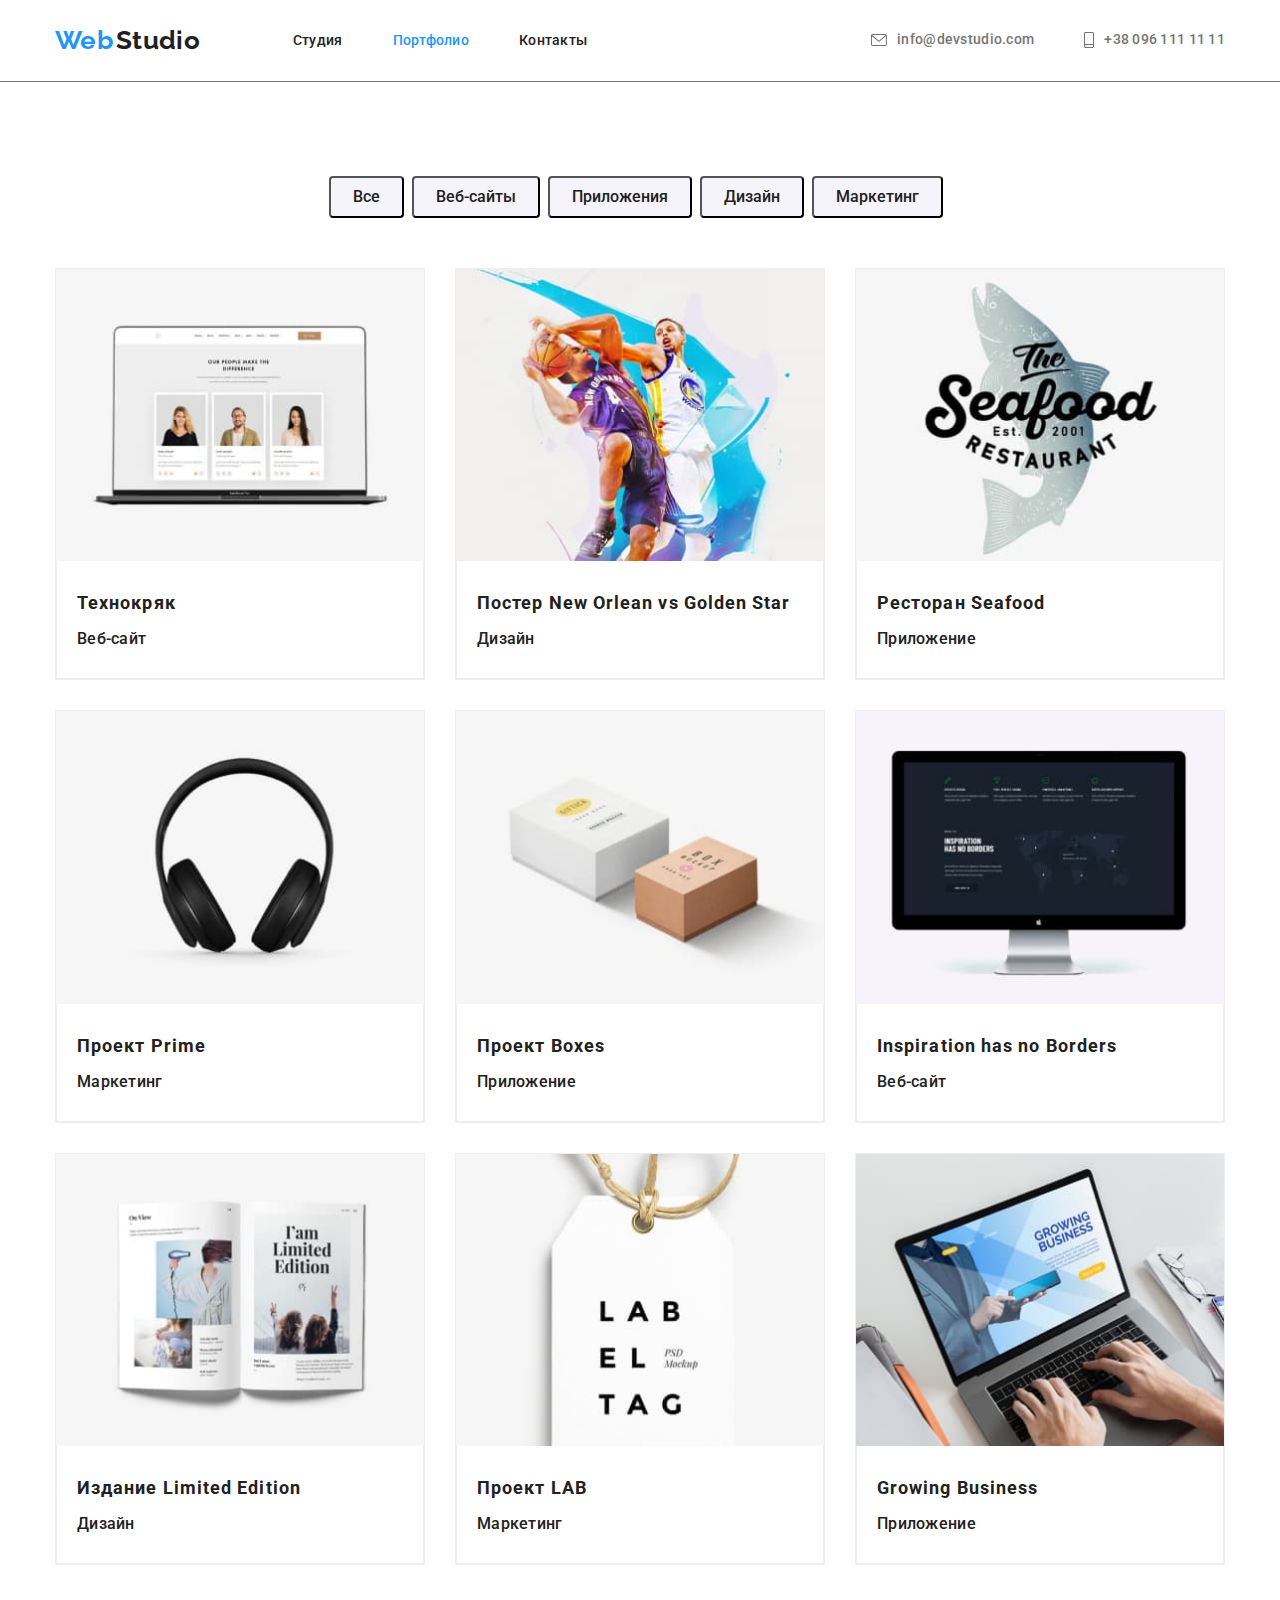
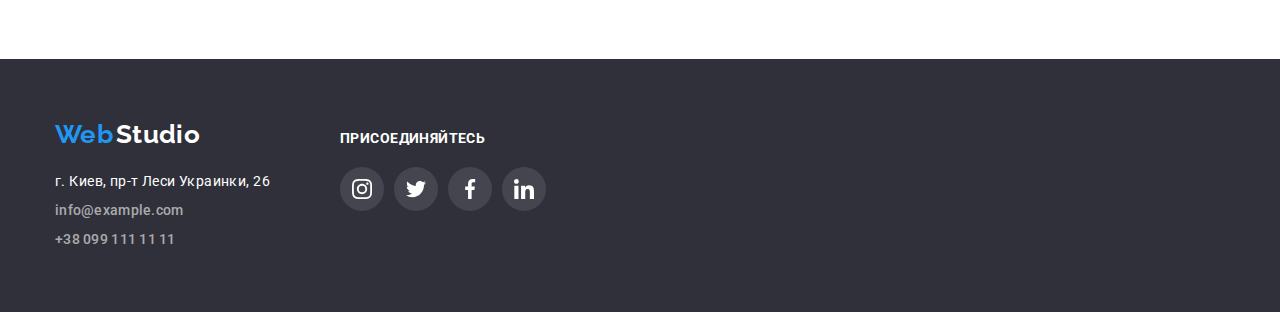
==== commit 436c8340: "HT4 rev3" ====
--- a/portfolio.html
+++ b/portfolio.html
@@ -18,7 +18,7 @@
   <body>
     <!--верняя линия-->
     <header class="header">
-      <div class="container header">
+      <div class="container">
         <nav class="navigation">
           <a href="/" lang="en" class="nav-logo link">
             <span class="logo-accent">Web</span>
@@ -52,7 +52,7 @@
       <section class="section">
         <!-- Фильтры -->
         <div class="filter-title container">
-          <h1 class="filter-titles">Фильтры отбора</h1>
+          <h1 class="filter-titles visually-hidden">Фильтры отбора</h1>
           <ul class="buttons">
             <li class="list">
               <button type="button" class="button-filter">Все</button>
@@ -74,7 +74,7 @@
 
         <!-- Портфолио работ -->
         <div class="portfolio container">
-          <h2 class="portfolio-title">Портфолио работ</h2>
+          <h2 class="portfolio-title visually-hidden">Портфолио работ</h2>
           <ul class="portfolio-items">
             <li class="list">
               <a href="" class="link">
--- a/css/style.css
+++ b/css/style.css
@@ -246,8 +246,12 @@
   
   .icons {
     background-color: #f5f4fa;
-    padding: 25px 100px;
-  }
+    /*padding: 25px 100px;*/
+    height: 120px;
+    display: flex;
+    justify-content: center;
+    align-items: center;
+      }
   
   /*.features-list .list::before{
       display: block;
@@ -336,8 +340,8 @@
     display: flex;
   }
   .team-description {
-    margin-top: 30px;
-    margin-bottom: 30px;
+    padding-top: 30px;
+    padding-bottom: 30px;
   }
   
   .team-item .list + .list {
@@ -368,7 +372,7 @@
   .media-links {
     margin-right: 0px;
     margin-top: 16px;
-    margin-bottom: 30px;
+    /*margin-bottom: 30px;*/
     margin-left: 0;
     /*padding: 12px 12px;*/
   }
@@ -386,7 +390,8 @@
     justify-content: center;
     align-items: center;
   }
-  .meta:hover {
+  .meta:hover,
+  .meta:focus {
     background-color: var(--accent-color);
     fill: var(--primary-white-color);
   }
@@ -415,7 +420,8 @@
     box-sizing: border-box;
     border-radius: 4px;
   }
-  .client-link:hover {
+  .client-link:hover,
+  .client-link:focus {
     fill: var(--accent-color);
     border-color: var(--accent-color);
   }
@@ -434,6 +440,7 @@
     font-weight: 700;
     line-height: 1.14;
     letter-spacing: 0.03em;
+    font-size: 14px;
   
     margin-bottom: 20px;
   }
@@ -496,12 +503,22 @@
     justify-content: center;
     align-items: center;
   }
-  .social-item:hover {
+  .social-item:hover,
+  .social-item:focus {
     background-color: var(--accent-color);
   }
   
   /* Порфолио */
   /* Фильтры */
+
+    /*скрытие h*/
+  .visually-hidden {
+    position: absolute;
+    clip: rect(0 0 0 0);
+    width: 1px;
+    height: 1px;
+    margin: -1px;
+  }
   .button-filter {
     font-family: Roboto;
     background-color: #f5f4fa;
@@ -535,7 +552,7 @@
   /* Портфолио работ */
   
   .filter-title {
-    padding-bottom: 50px;
+    margin-bottom: 50px;
   }
   
   .portfolio-items {
@@ -605,10 +622,6 @@
     padding: 24px 20px;
   }
   
-  /*скрытие h*/
-  .portfolio-title,
-  .filter-titles,
-  .features-title {
-    visibility: hidden;
-  }
+
+ 
   